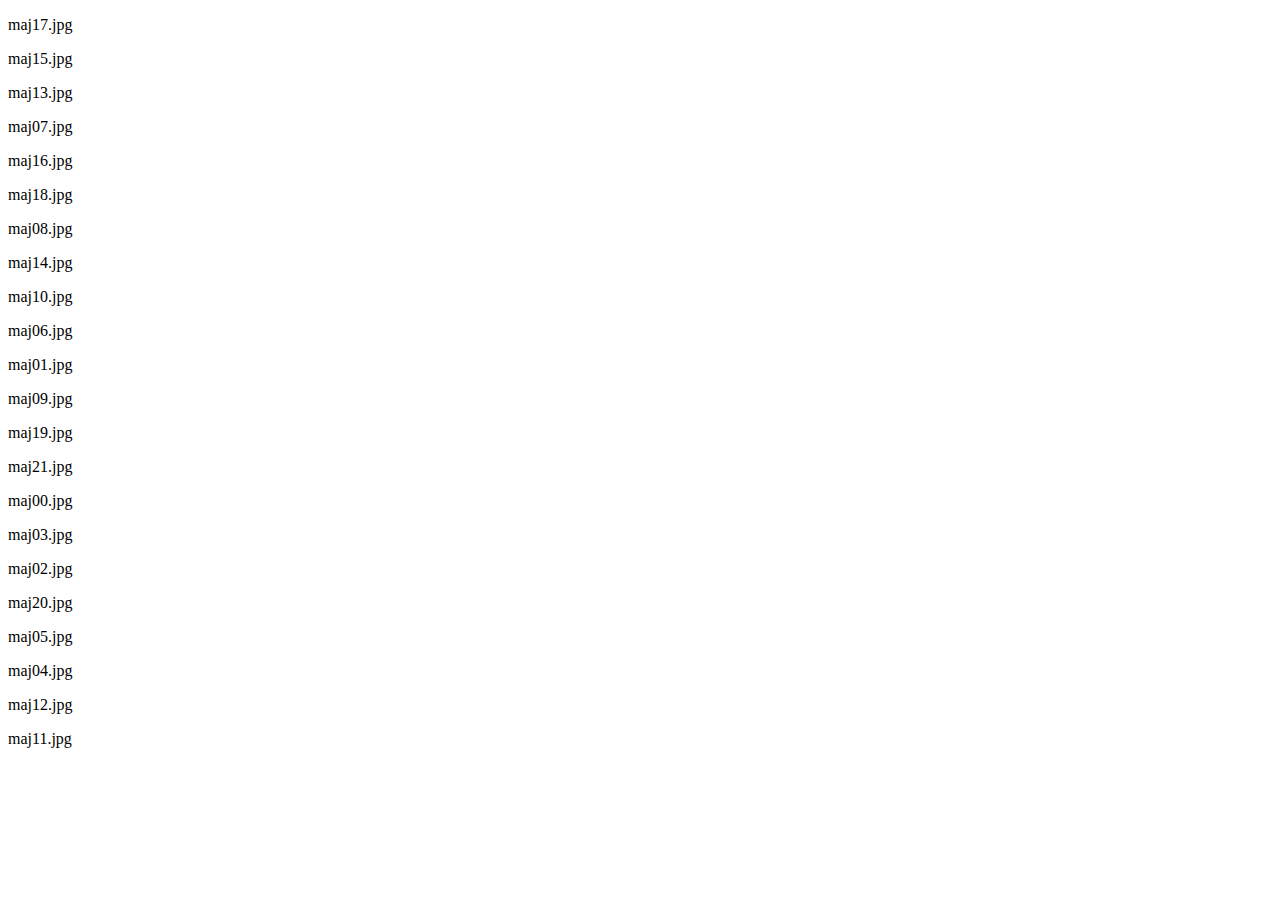
==== index.html @ 4046ffb2 "Initial commit" ====
<!DOCTYPE html>
<html lang="en">
<head>
    <meta charset="UTF-8">
    <title>Title</title>
    <style>
        /*div {*/
        /*    width: 100px;*/
        /*    height: 100px;*/
        /*    background-color: red;*/
        /*    animation-name: example;*/
        /*    animation-duration: 4s;*/
        /*}*/

        /*@keyframes example {*/
        /*    from {*/
        /*        background-color: red;*/
        /*    }*/
        /*    to {*/
        /*        background-color: yellow;*/
        /*    }*/
        /*}*/
    </style>
    <script src="test.js"></script>
    <script>

        function main() {
            let deck = document.getElementById("deck");
            let cards = getMajor();
            shuffle(cards)
            for (const card of cards) {
                let p = document.createElement("p");
                let text = document.createTextNode(card);
                p.appendChild(text);
                deck.appendChild(p);
            }
        }
        function shuffle(array) {
            for (let i = array.length - 1; i > 0; i--) {
                let j = Math.floor(Math.random() * (i + 1));
                [array[i], array[j]] = [array[j], array[i]];
            }
        }
    </script>
</head>
<body onload="main()">
<div id="deck"></div>
</body>
</html>
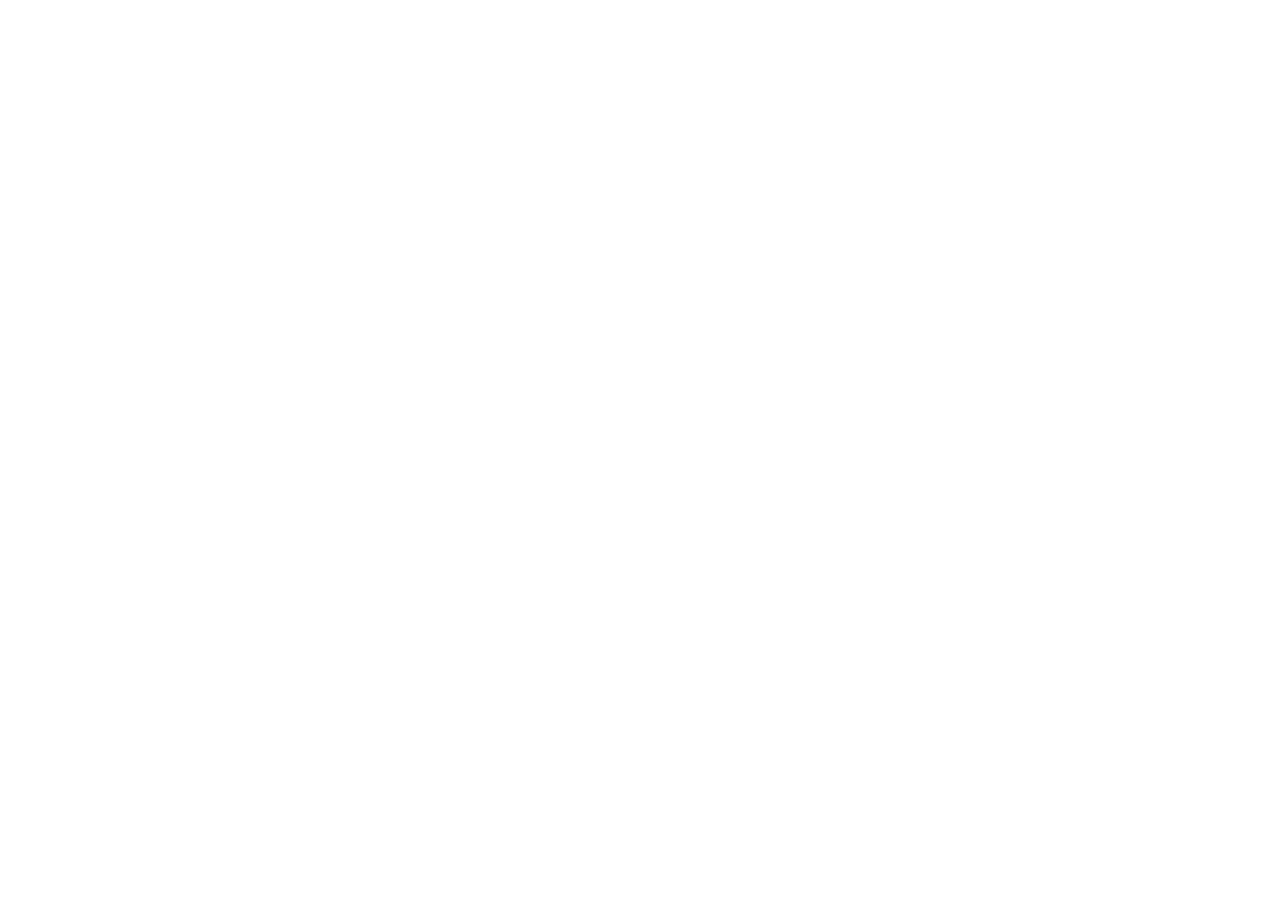
==== commit e69bd2ed: "Import cards, flip, shuffle. Add template." ====
--- a/index.html
+++ b/index.html
@@ -3,47 +3,38 @@
 <head>
     <meta charset="UTF-8">
     <title>Title</title>
-    <style>
-        /*div {*/
-        /*    width: 100px;*/
-        /*    height: 100px;*/
-        /*    background-color: red;*/
-        /*    animation-name: example;*/
-        /*    animation-duration: 4s;*/
-        /*}*/
-
-        /*@keyframes example {*/
-        /*    from {*/
-        /*        background-color: red;*/
-        /*    }*/
-        /*    to {*/
-        /*        background-color: yellow;*/
-        /*    }*/
-        /*}*/
-    </style>
-    <script src="test.js"></script>
+    <link rel="stylesheet" href="flip.css">
+    <script src="js/cards.js"></script>
+    <script src="js/flip.js"></script>
+    <script src="js/shuffle.js"></script>
     <script>
-
         function main() {
             let deck = document.getElementById("deck");
-            let cards = getMajor();
-            shuffle(cards)
+            let template = document.getElementById("card-template");
+            let front = template.content.querySelector("img");
+            let cards = getCards();
+            shuffle(cards);
             for (const card of cards) {
-                let p = document.createElement("p");
-                let text = document.createTextNode(card);
-                p.appendChild(text);
-                deck.appendChild(p);
-            }
-        }
-        function shuffle(array) {
-            for (let i = array.length - 1; i > 0; i--) {
-                let j = Math.floor(Math.random() * (i + 1));
-                [array[i], array[j]] = [array[j], array[i]];
+                front.src = "images/" + card + ".jpg";
+                let clone = document.importNode(template.content, true);
+                deck.appendChild(clone);
             }
         }
     </script>
 </head>
 <body onload="main()">
 <div id="deck"></div>
+<template id="card-template">
+    <div class="flip-card" onclick="flip(this)">
+        <div class="flip-card-inner">
+            <div class="flip-card-back">
+                <img src="images/maj00.jpg" alt="card front" style="width:350px;height:600px;">
+            </div>
+            <div class="flip-card-front">
+                <img src="images/Luna-Sol-back.jpg" alt="card back" style="width:350px;height:600px;">
+            </div>
+        </div>
+    </div>
+</template>
 </body>
 </html>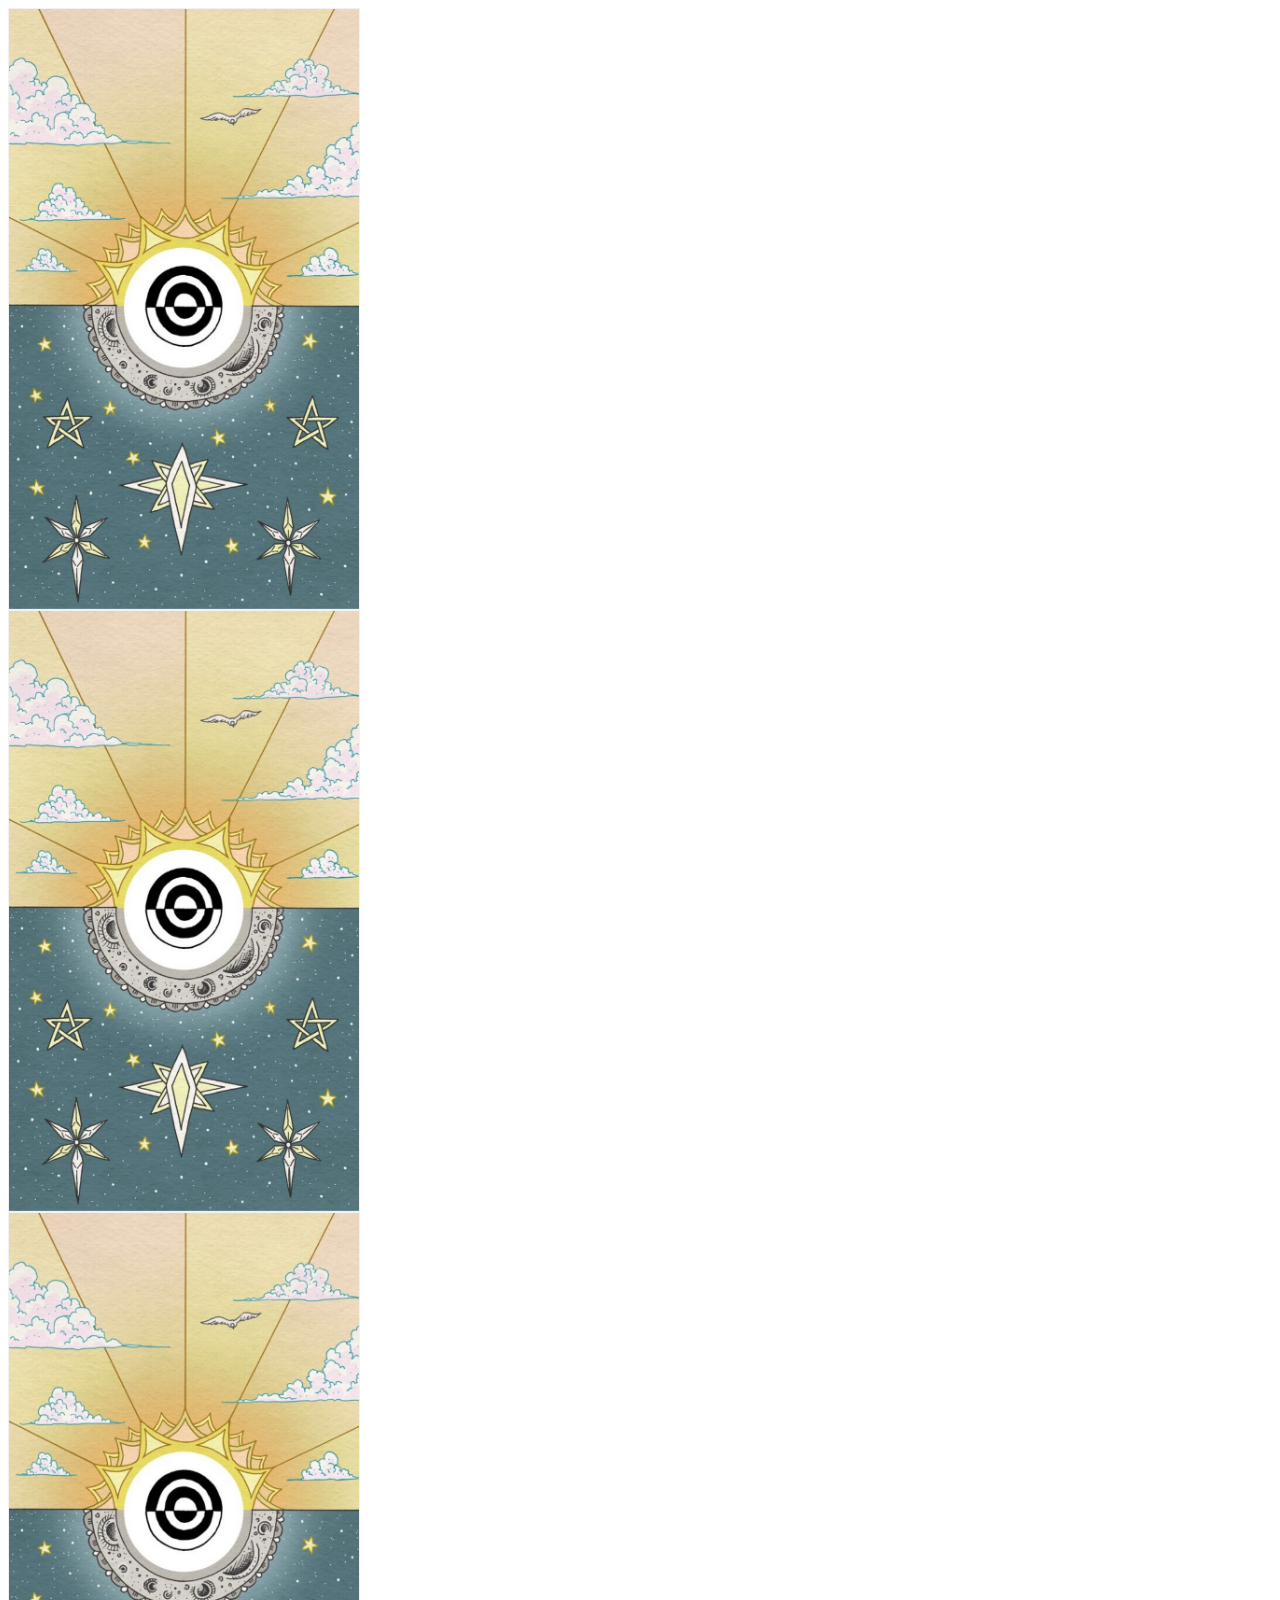
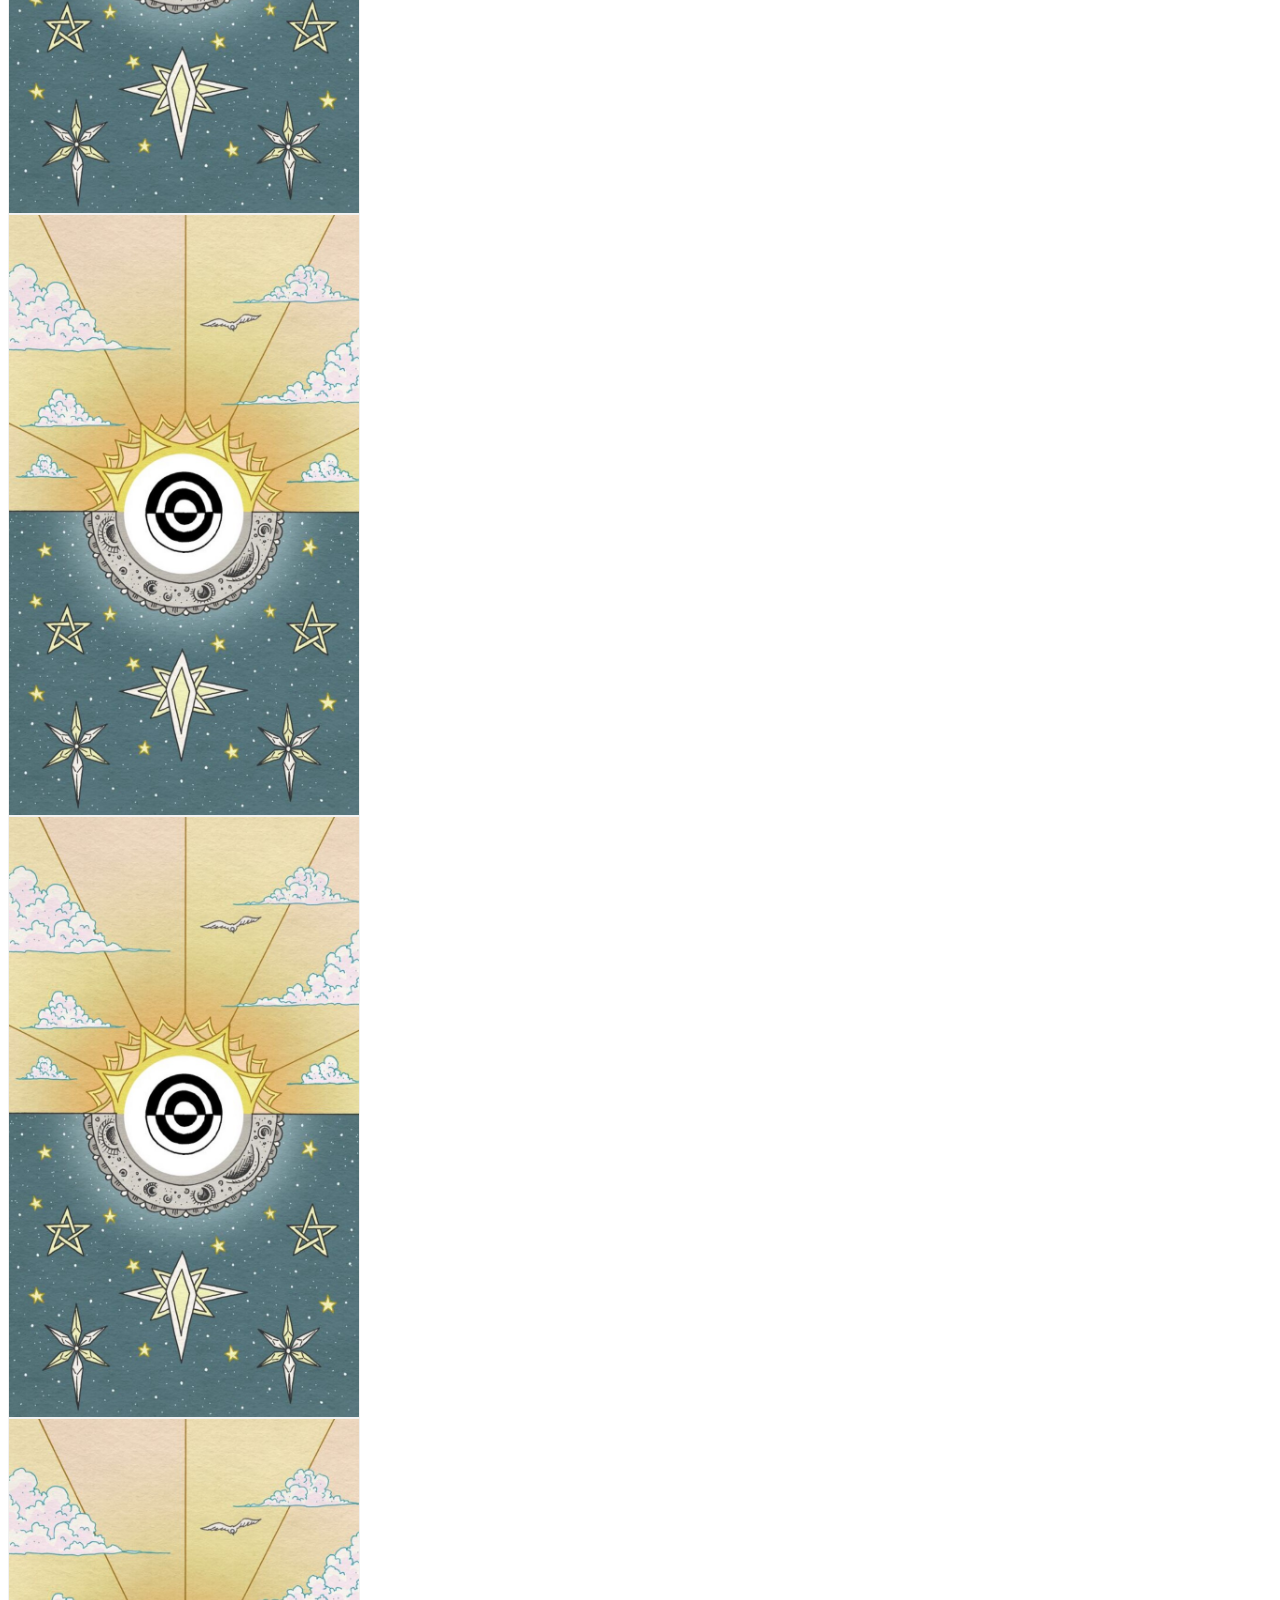
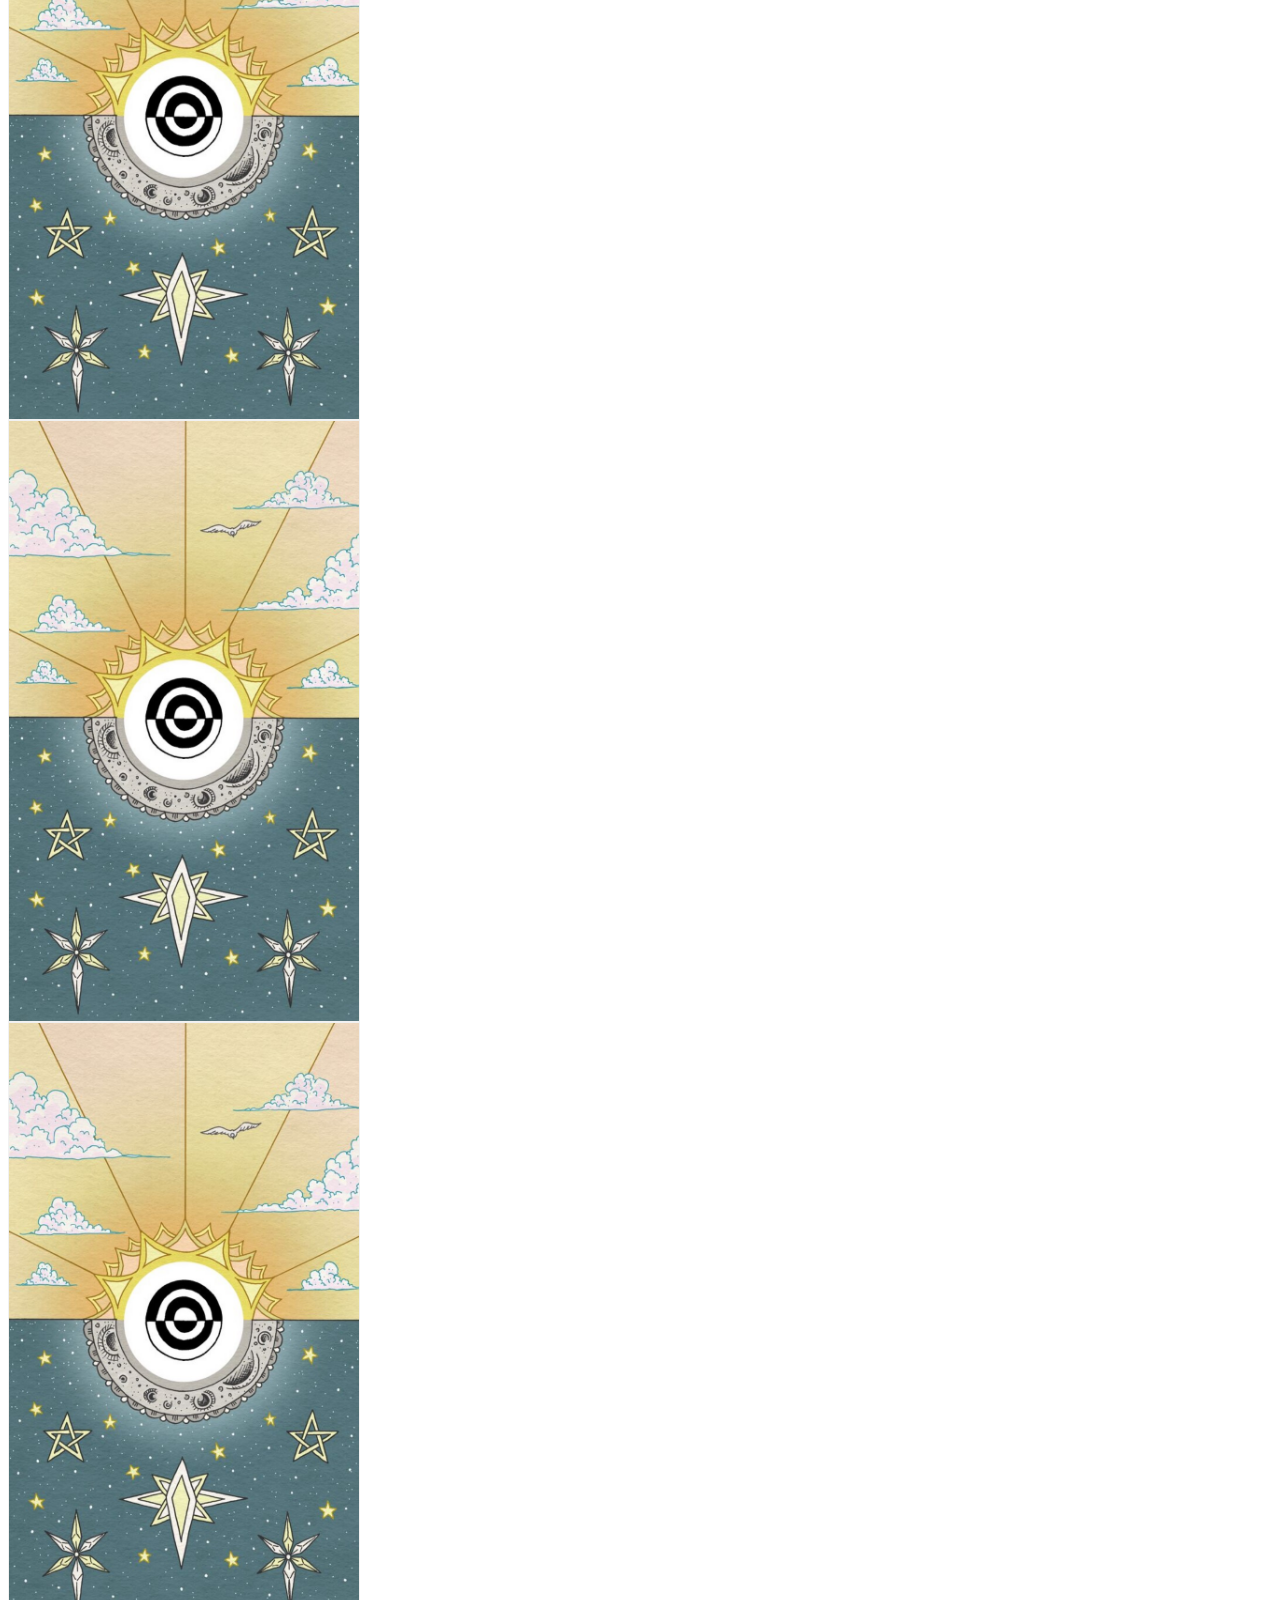
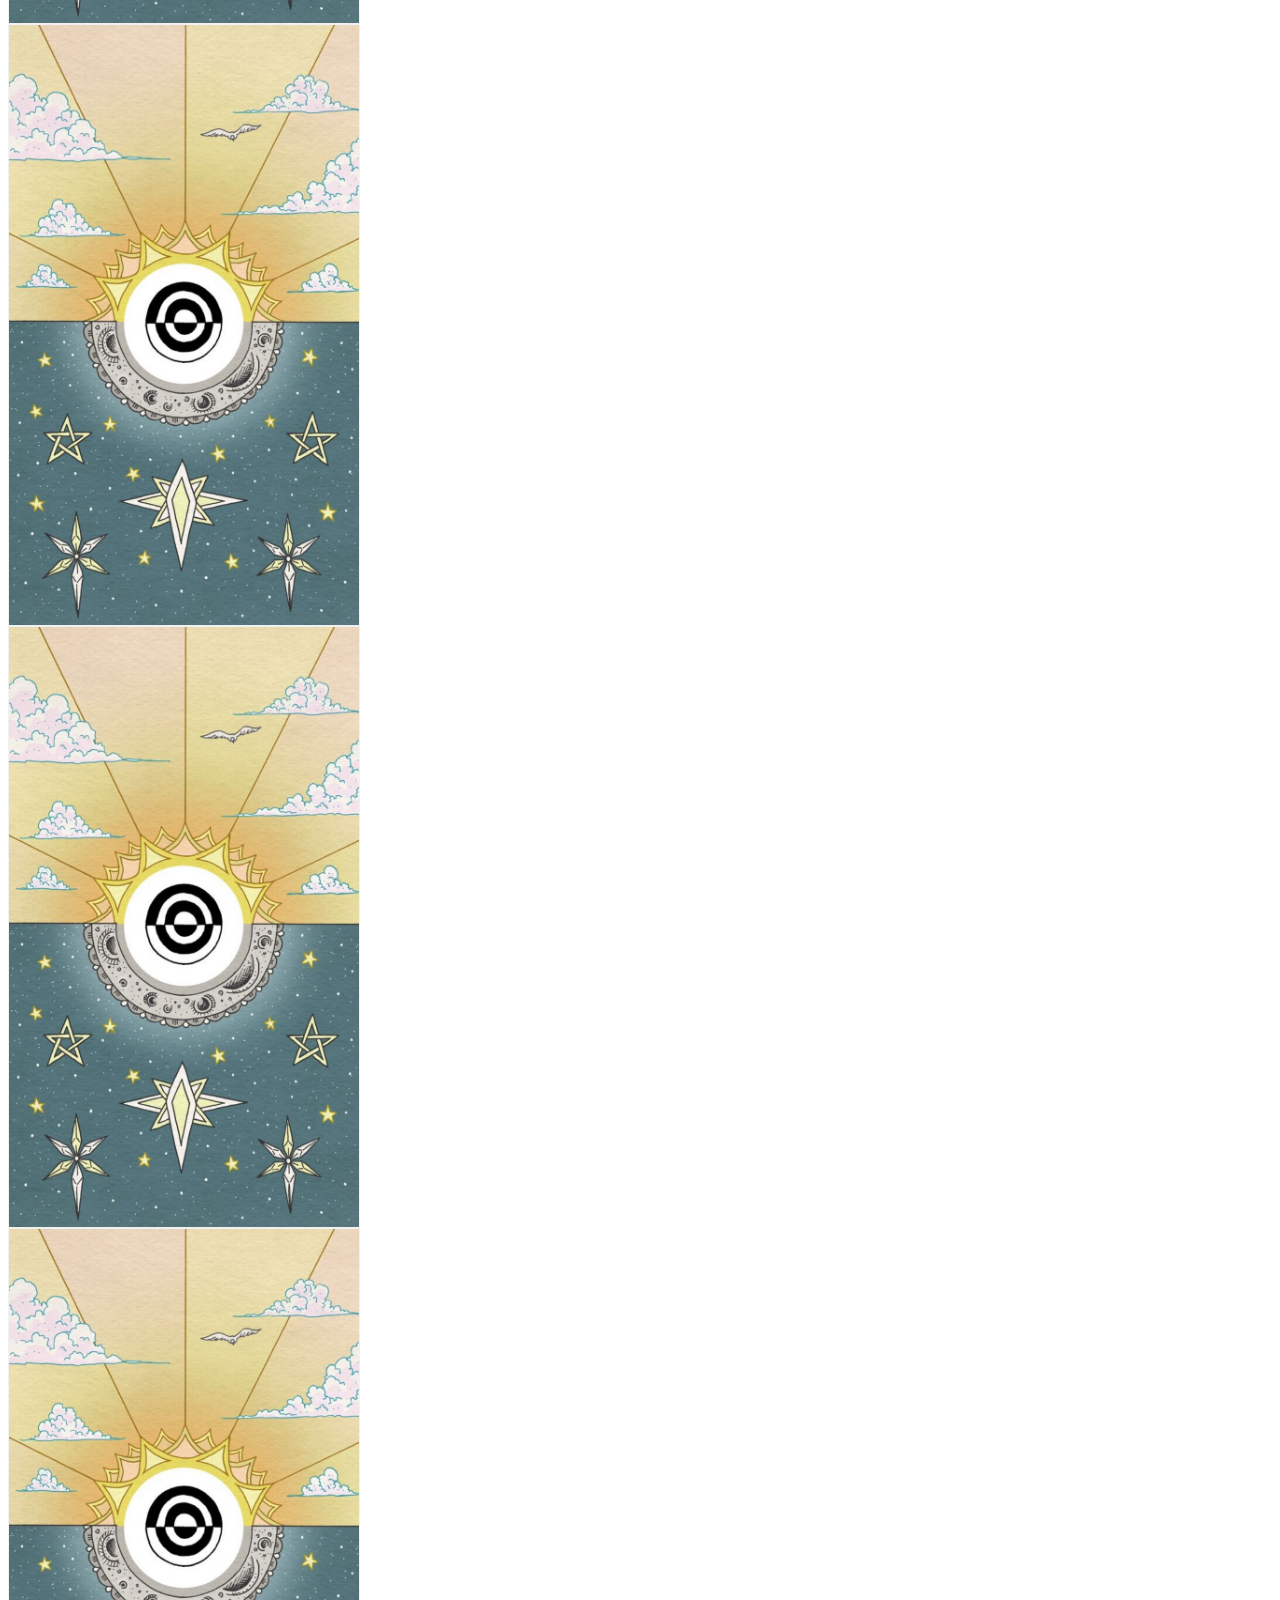
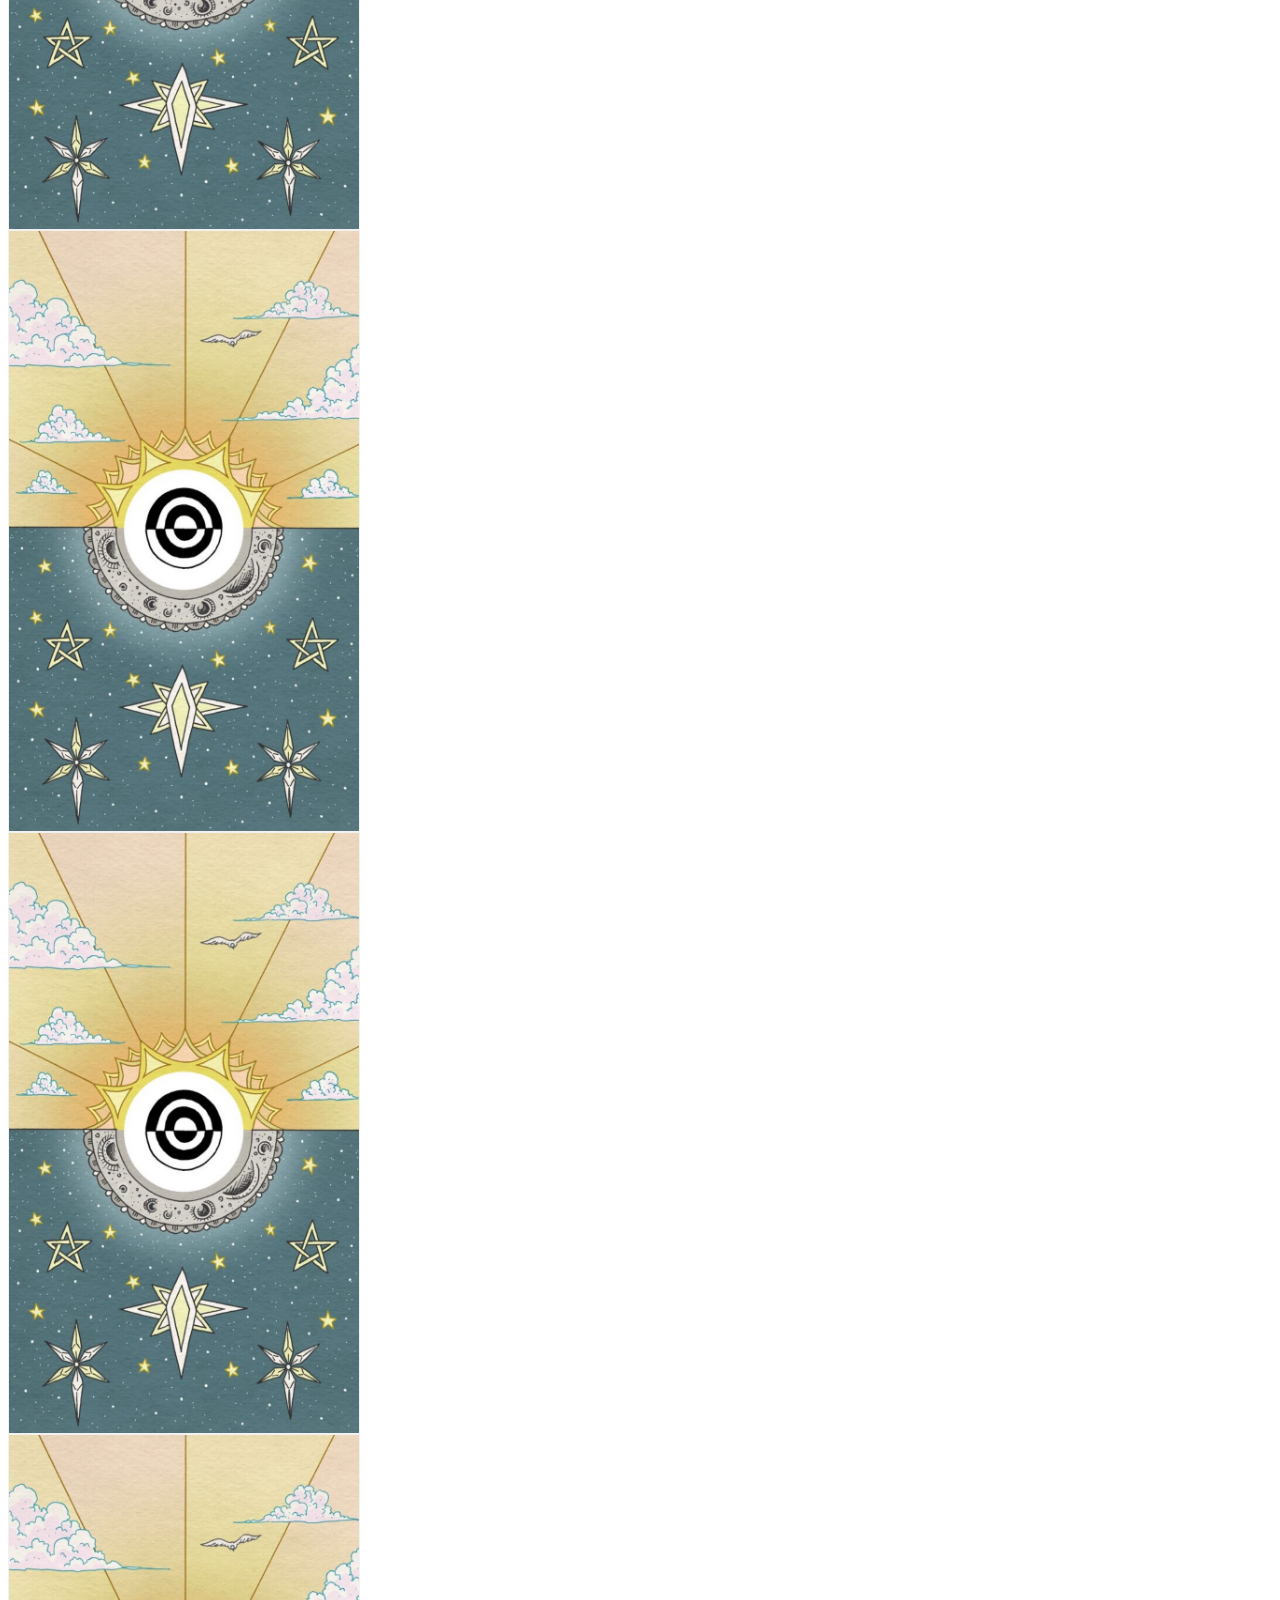
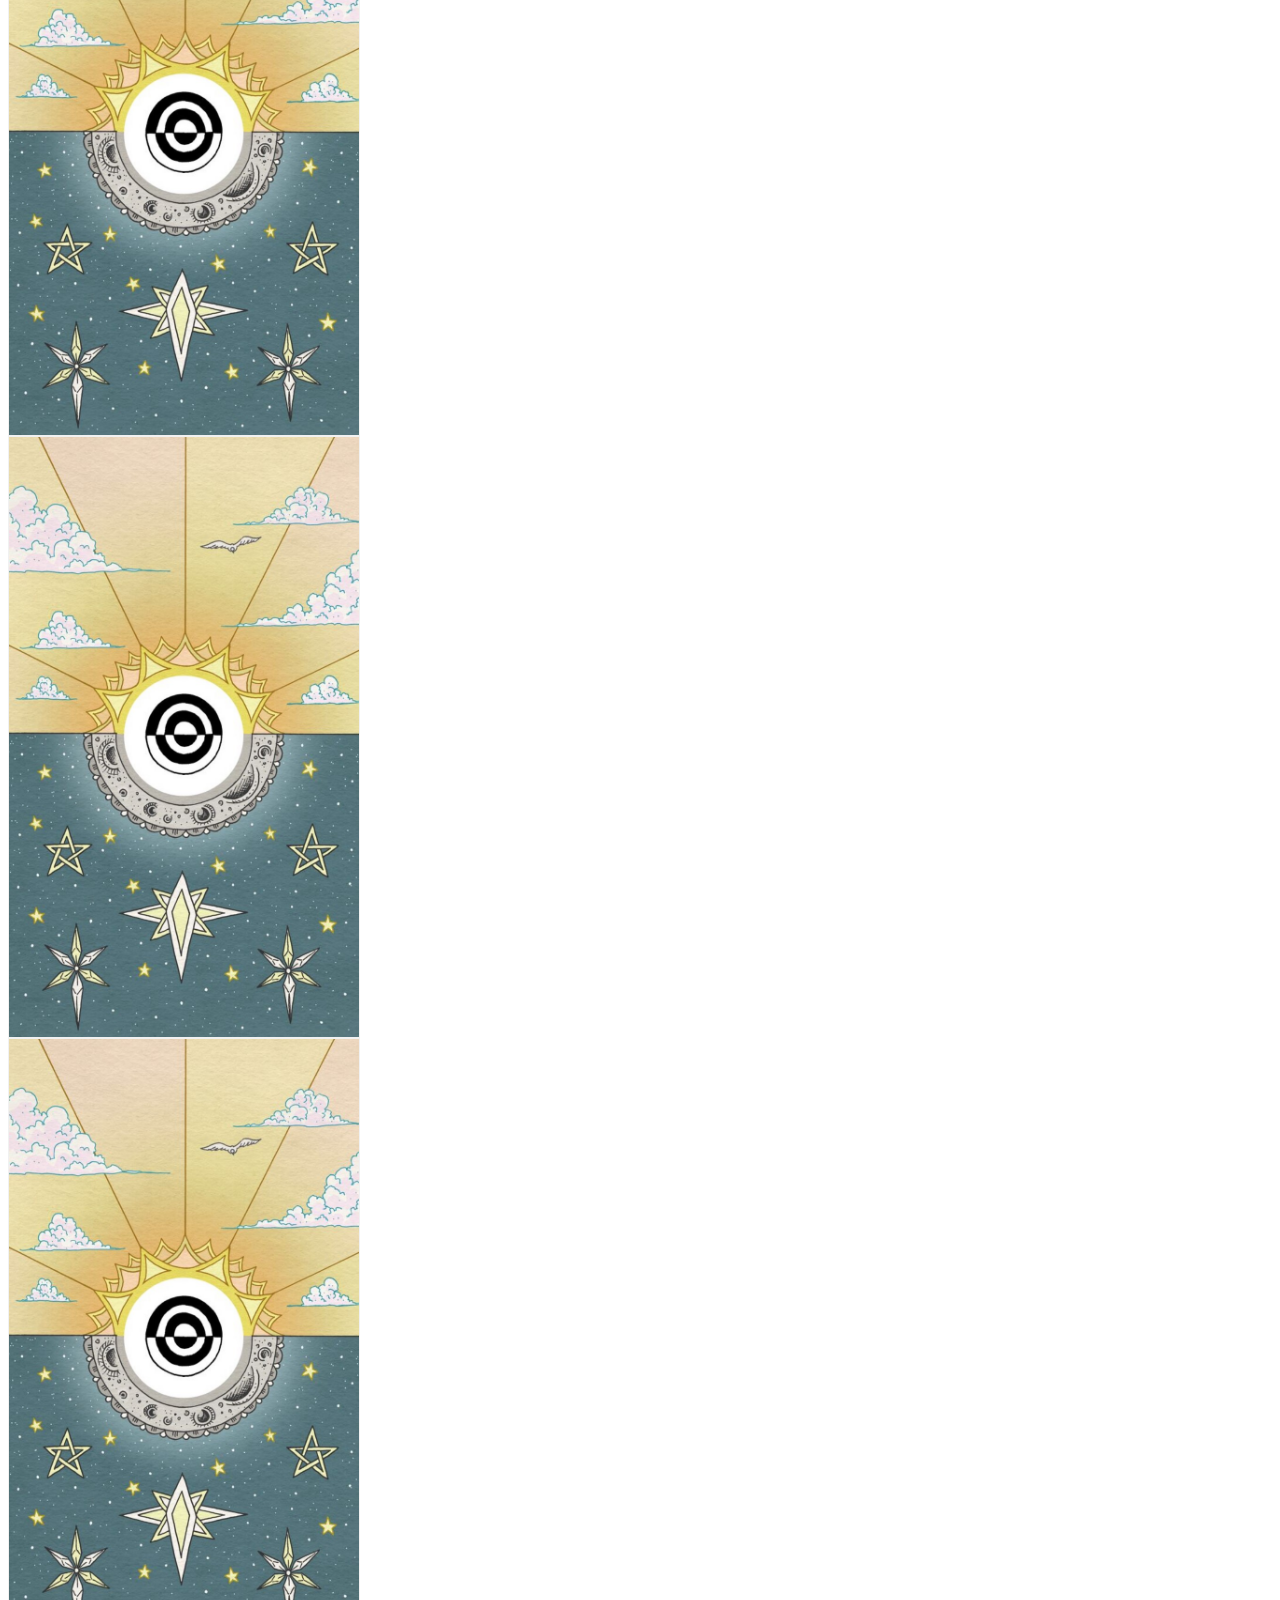
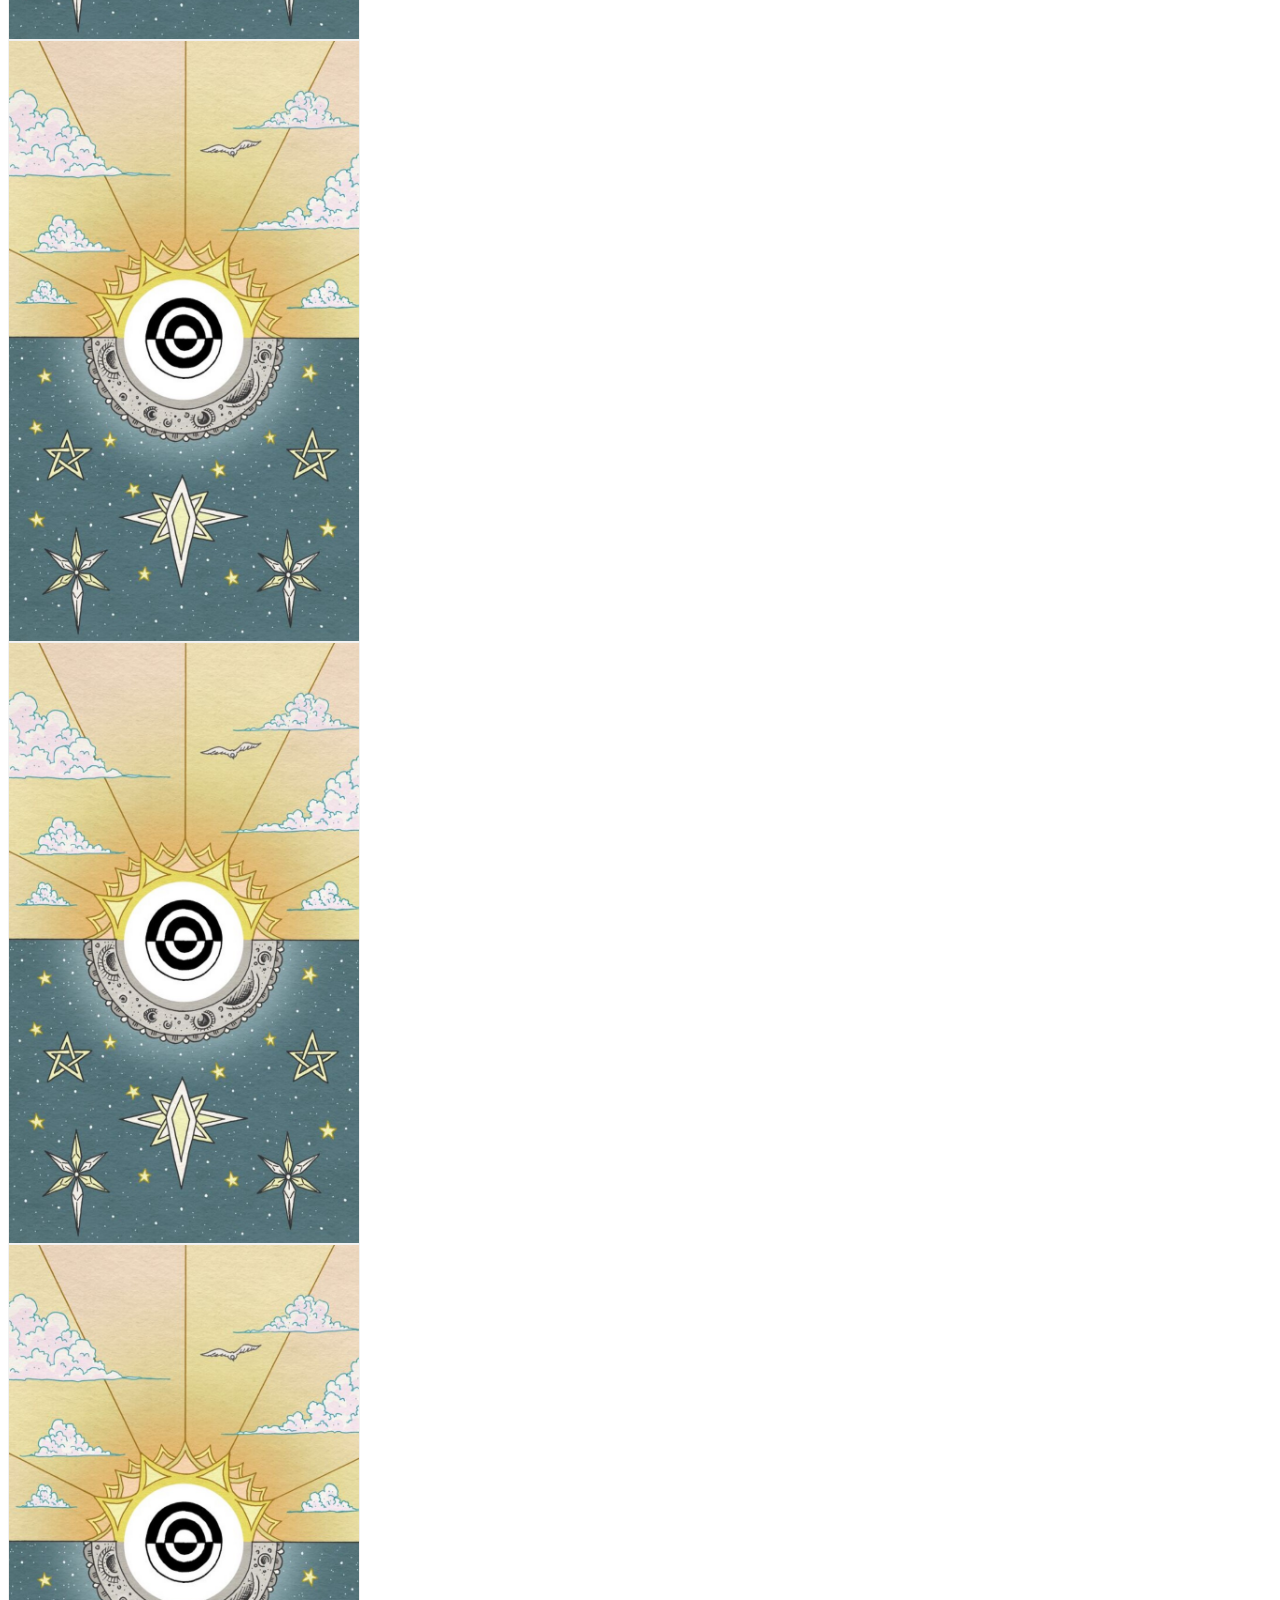
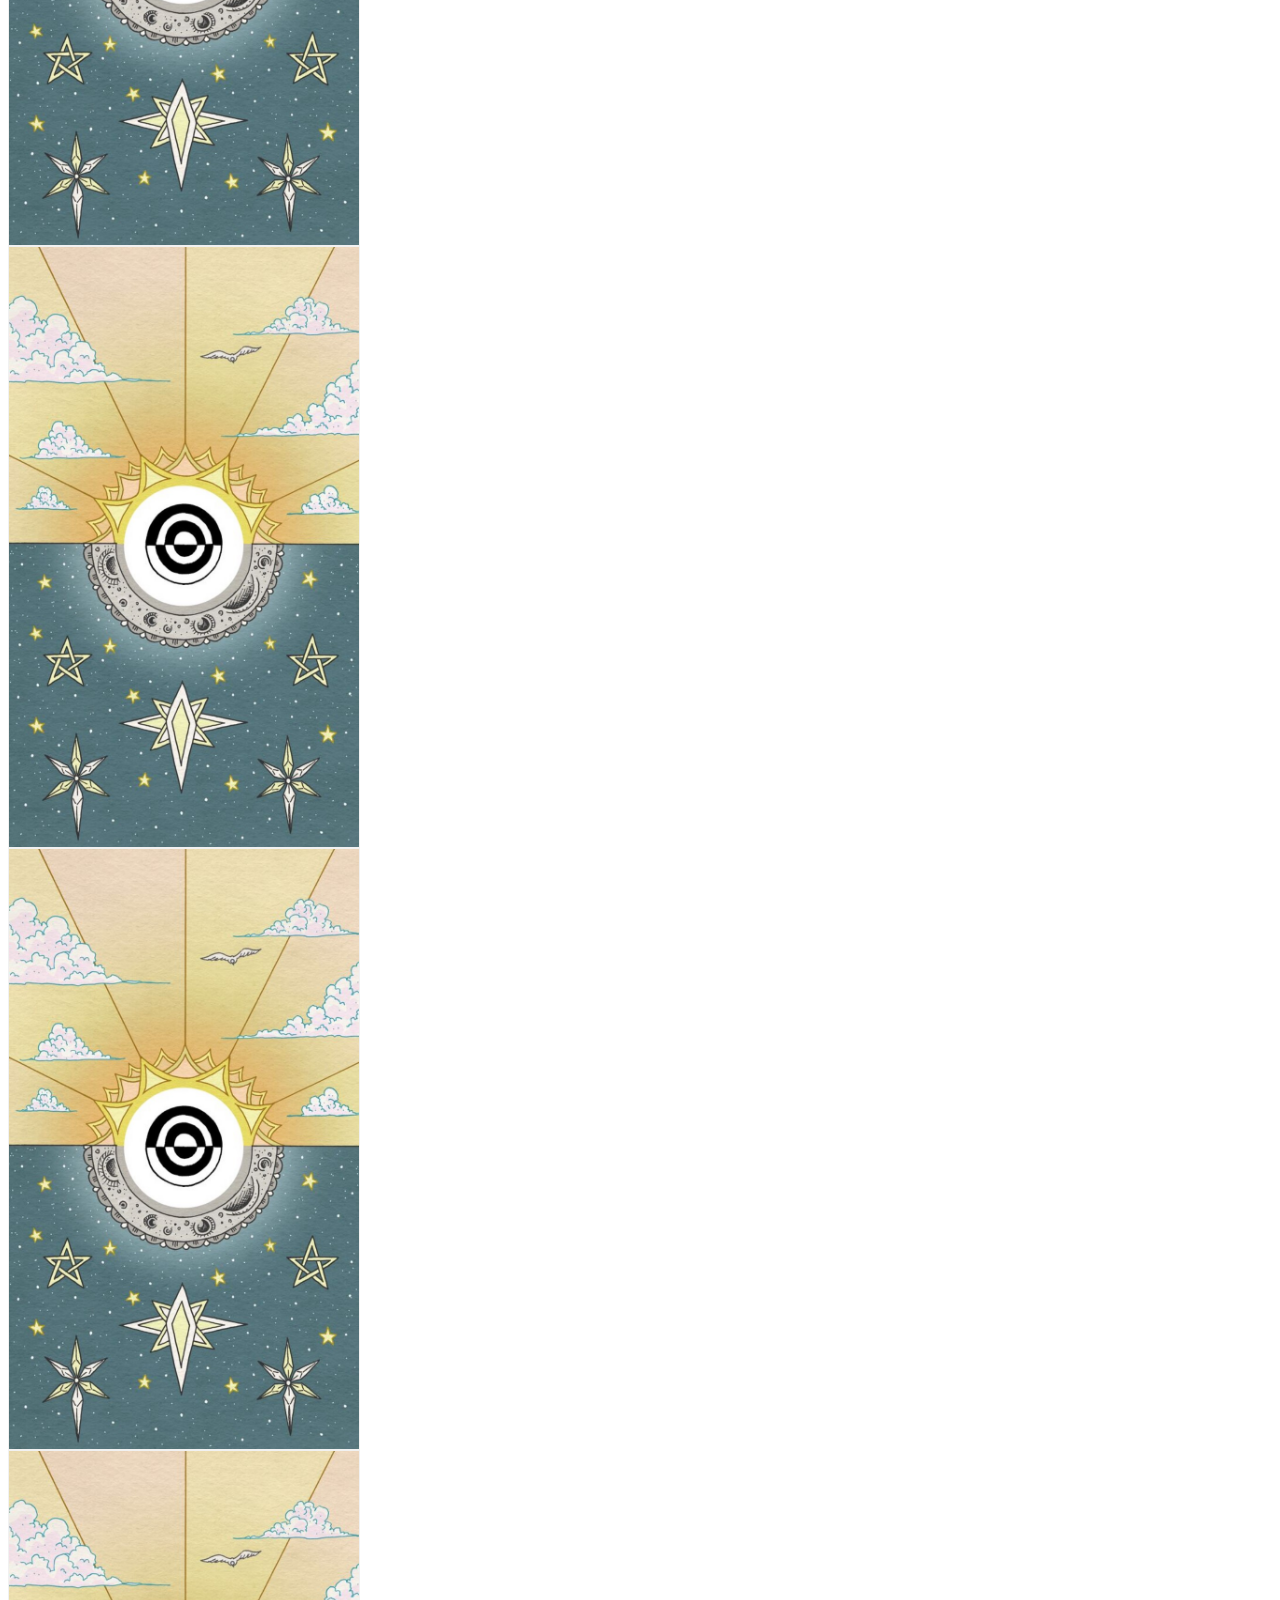
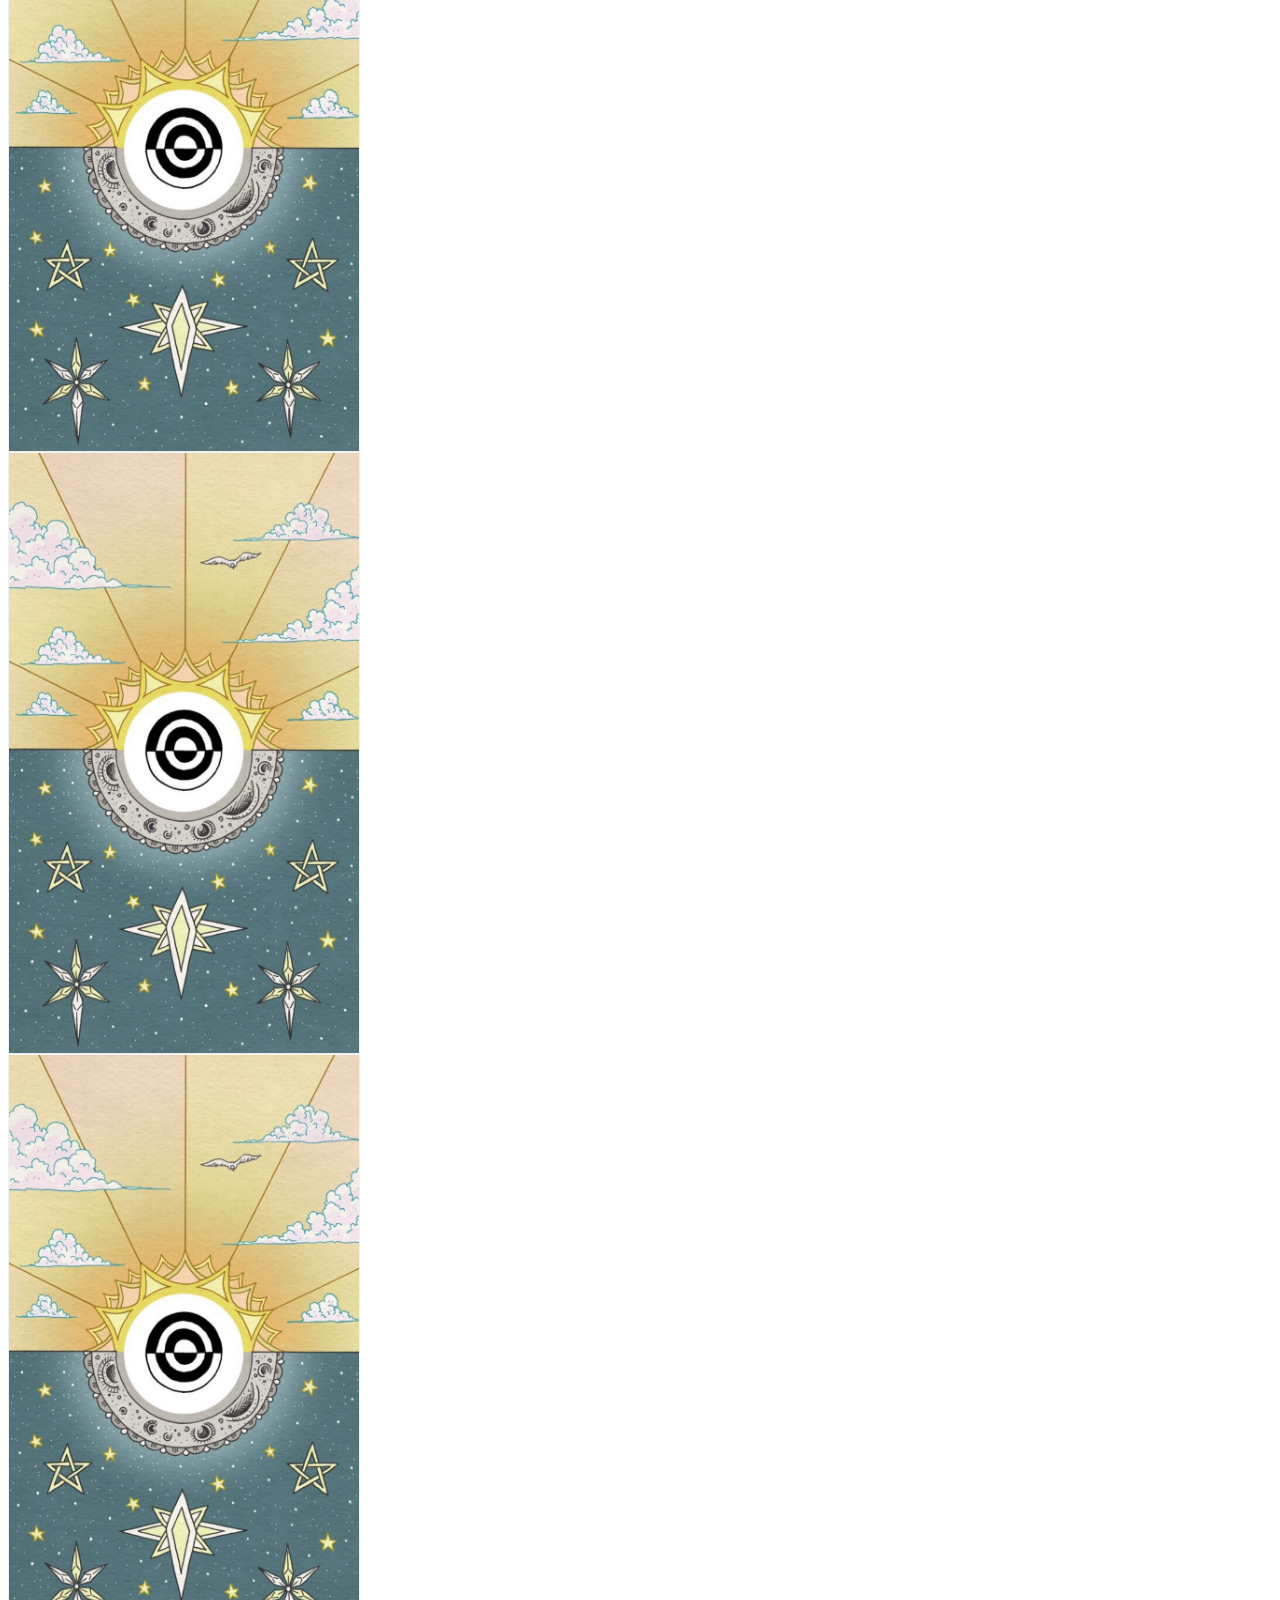
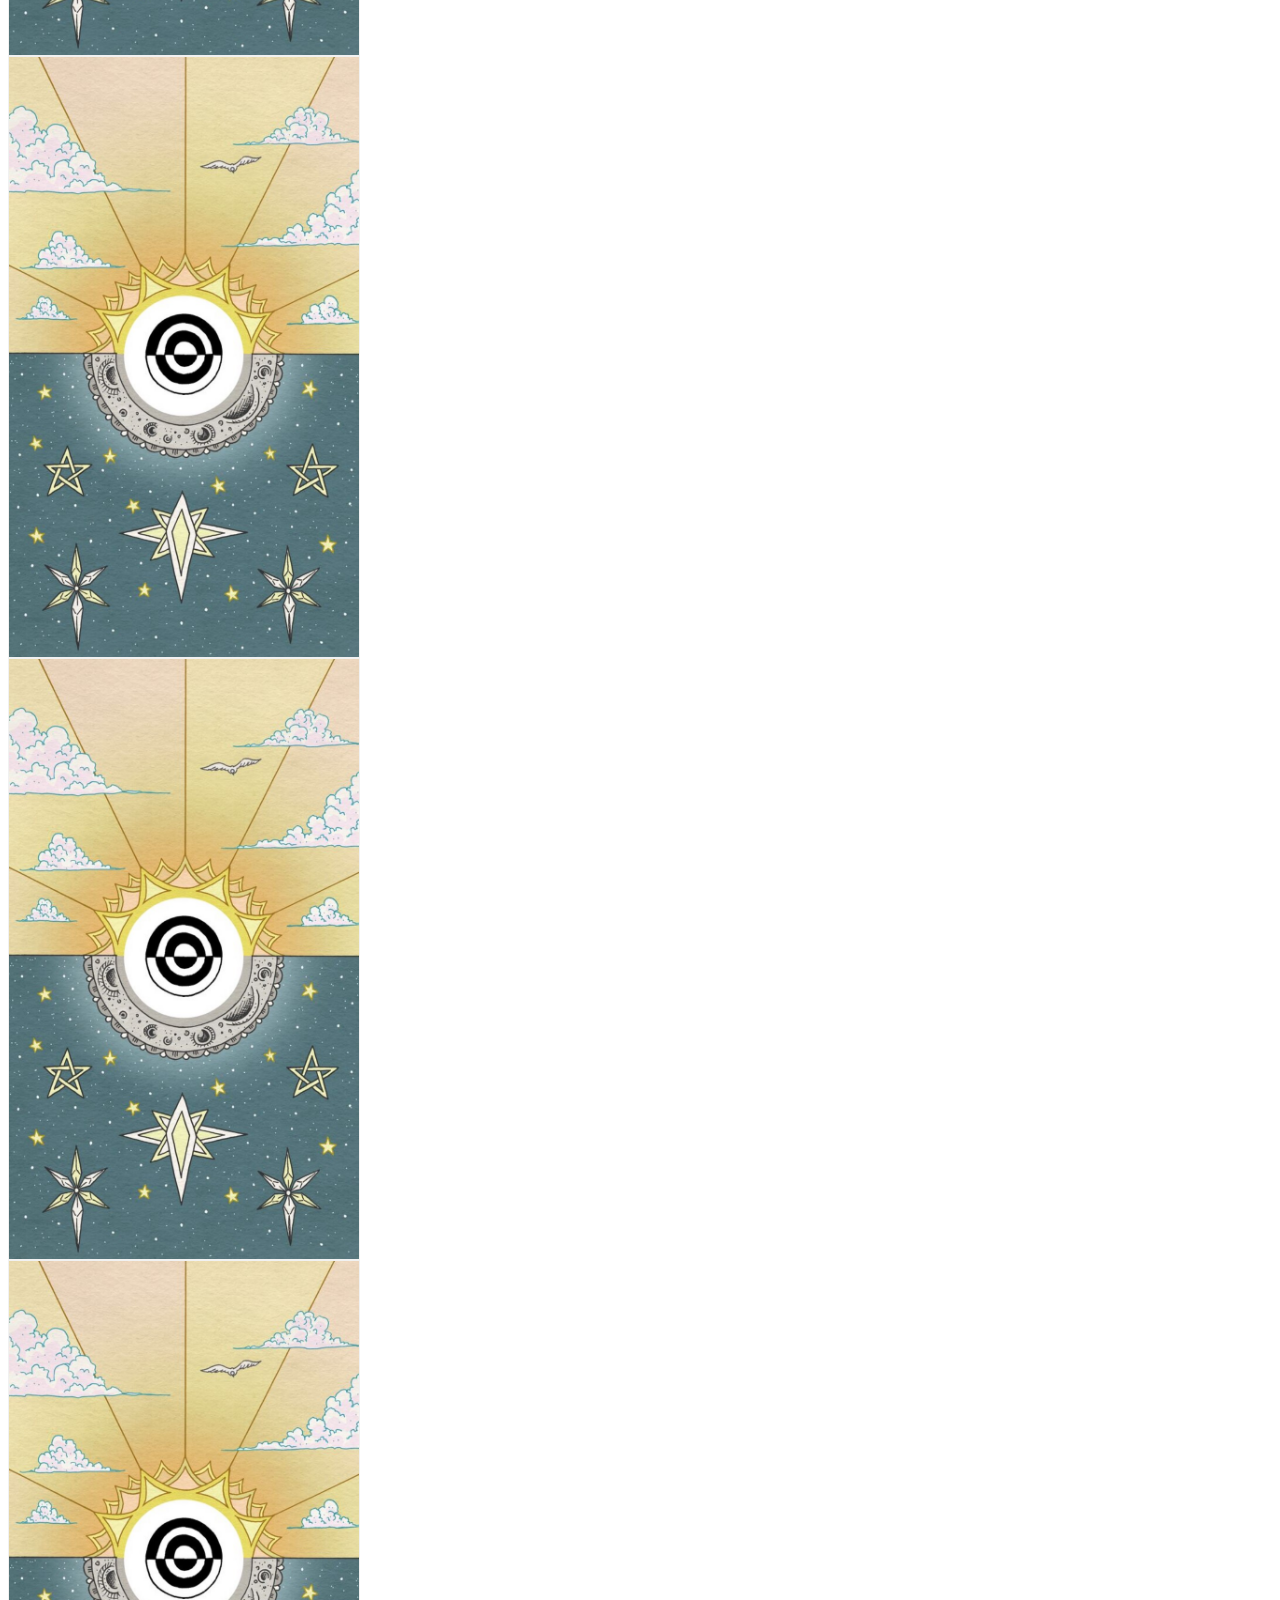
==== commit 0ad03989: "Change title to scsa3's Tarot Deck" ====
--- a/index.html
+++ b/index.html
@@ -2,7 +2,7 @@
 <html lang="en">
 <head>
     <meta charset="UTF-8">
-    <title>Title</title>
+    <title>scsa3's Tarot Deck</title>
     <link rel="stylesheet" href="flip.css">
     <script src="js/cards.js"></script>
     <script src="js/flip.js"></script>
--- a/flip.css
+++ b/flip.css
@@ -0,0 +1,40 @@
+/* The flip card container - set the width and height to whatever you want. We have added the border property to demonstrate that the flip itself goes out of the box on hover (remove perspective if you don't want the 3D effect */
+.flip-card {
+    background-color: transparent;
+    width: 350px;
+    height: 600px;
+    border: 1px solid #f1f1f1;
+    perspective: 1000px; /* Remove this if you don't want the 3D effect */
+}
+
+/* This container is needed to position the front and back side */
+.flip-card-inner {
+    position: relative;
+    width: 100%;
+    height: 100%;
+    text-align: center;
+    transition: transform 0.8s;
+    transform-style: preserve-3d;
+}
+
+/* Position the front and back side */
+.flip-card-front, .flip-card-back {
+    position: absolute;
+    width: 100%;
+    height: 100%;
+    -webkit-backface-visibility: hidden; /* Safari */
+    backface-visibility: hidden;
+}
+
+/* Style the front side (fallback if image is missing) */
+.flip-card-front {
+    background-color: #bbb;
+    color: black;
+}
+
+/* Style the back side */
+.flip-card-back {
+    background-color: dodgerblue;
+    color: white;
+    transform: rotateY(180deg);
+}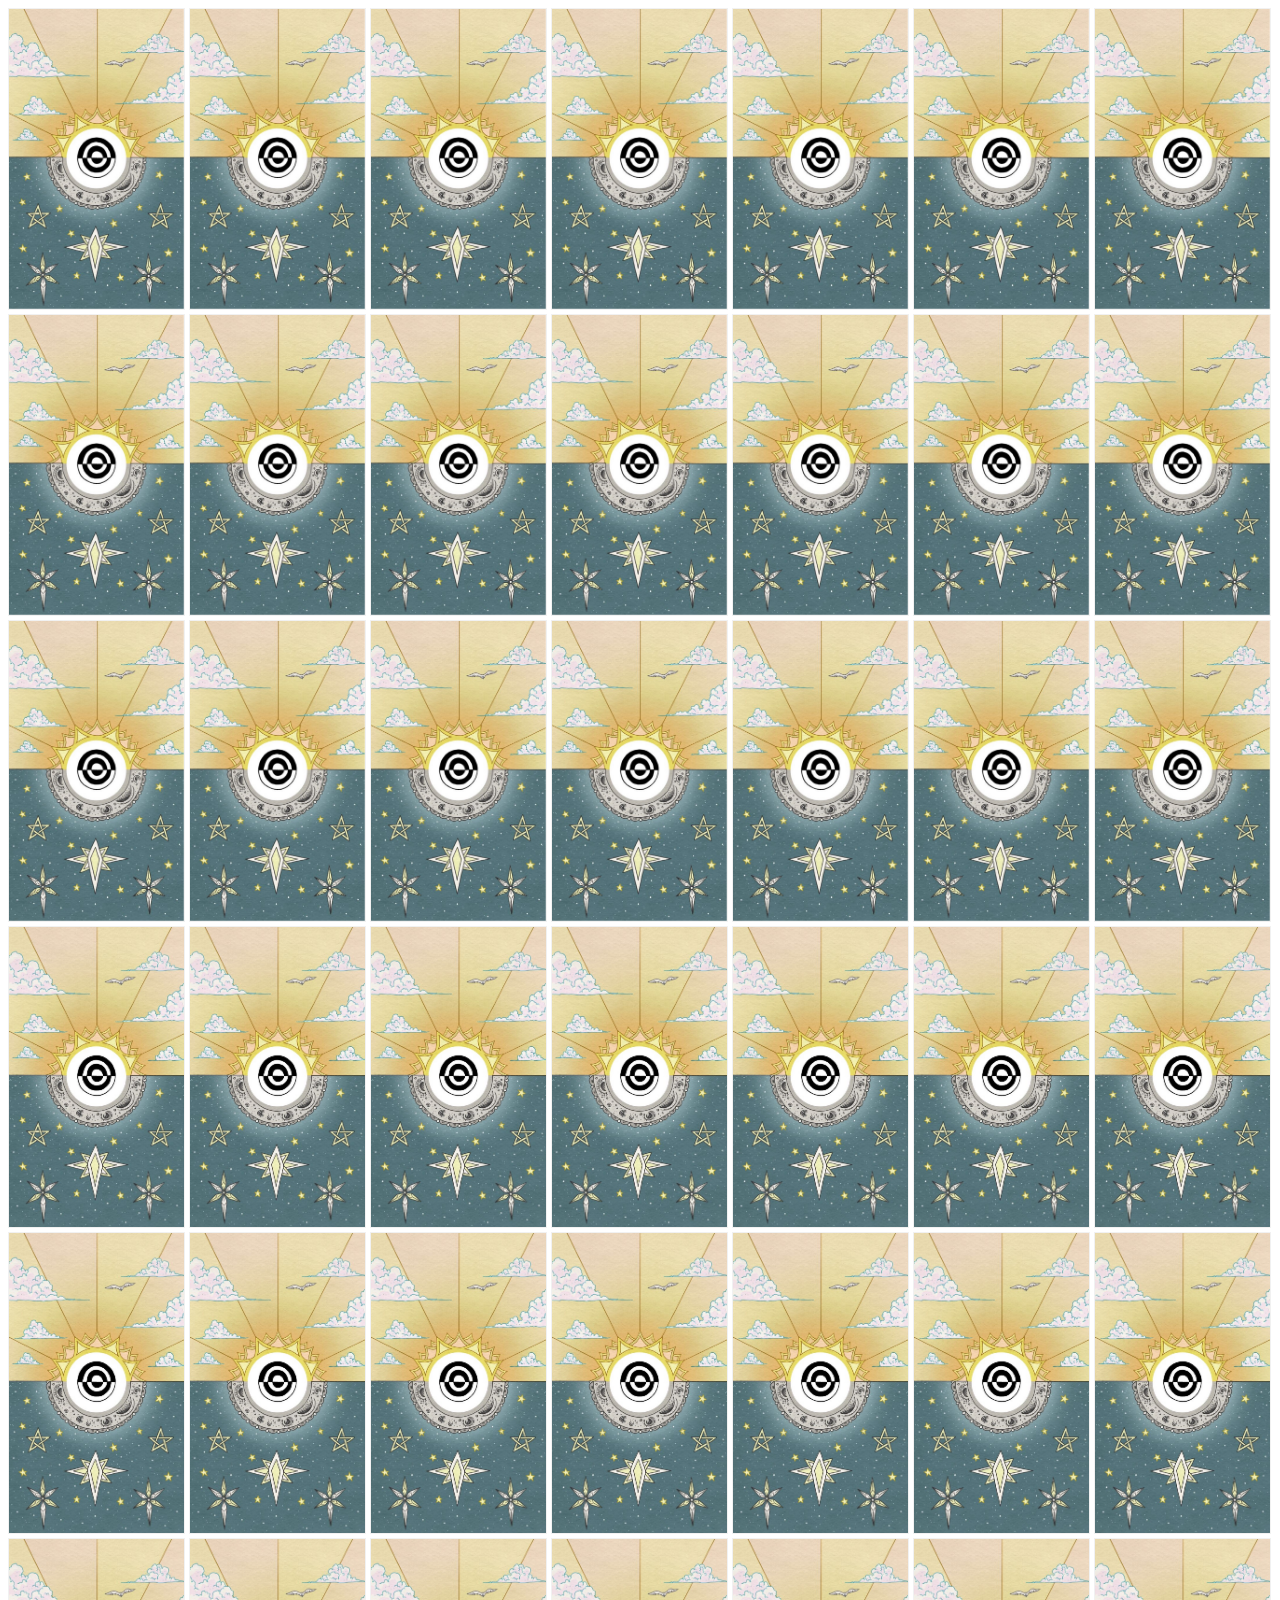
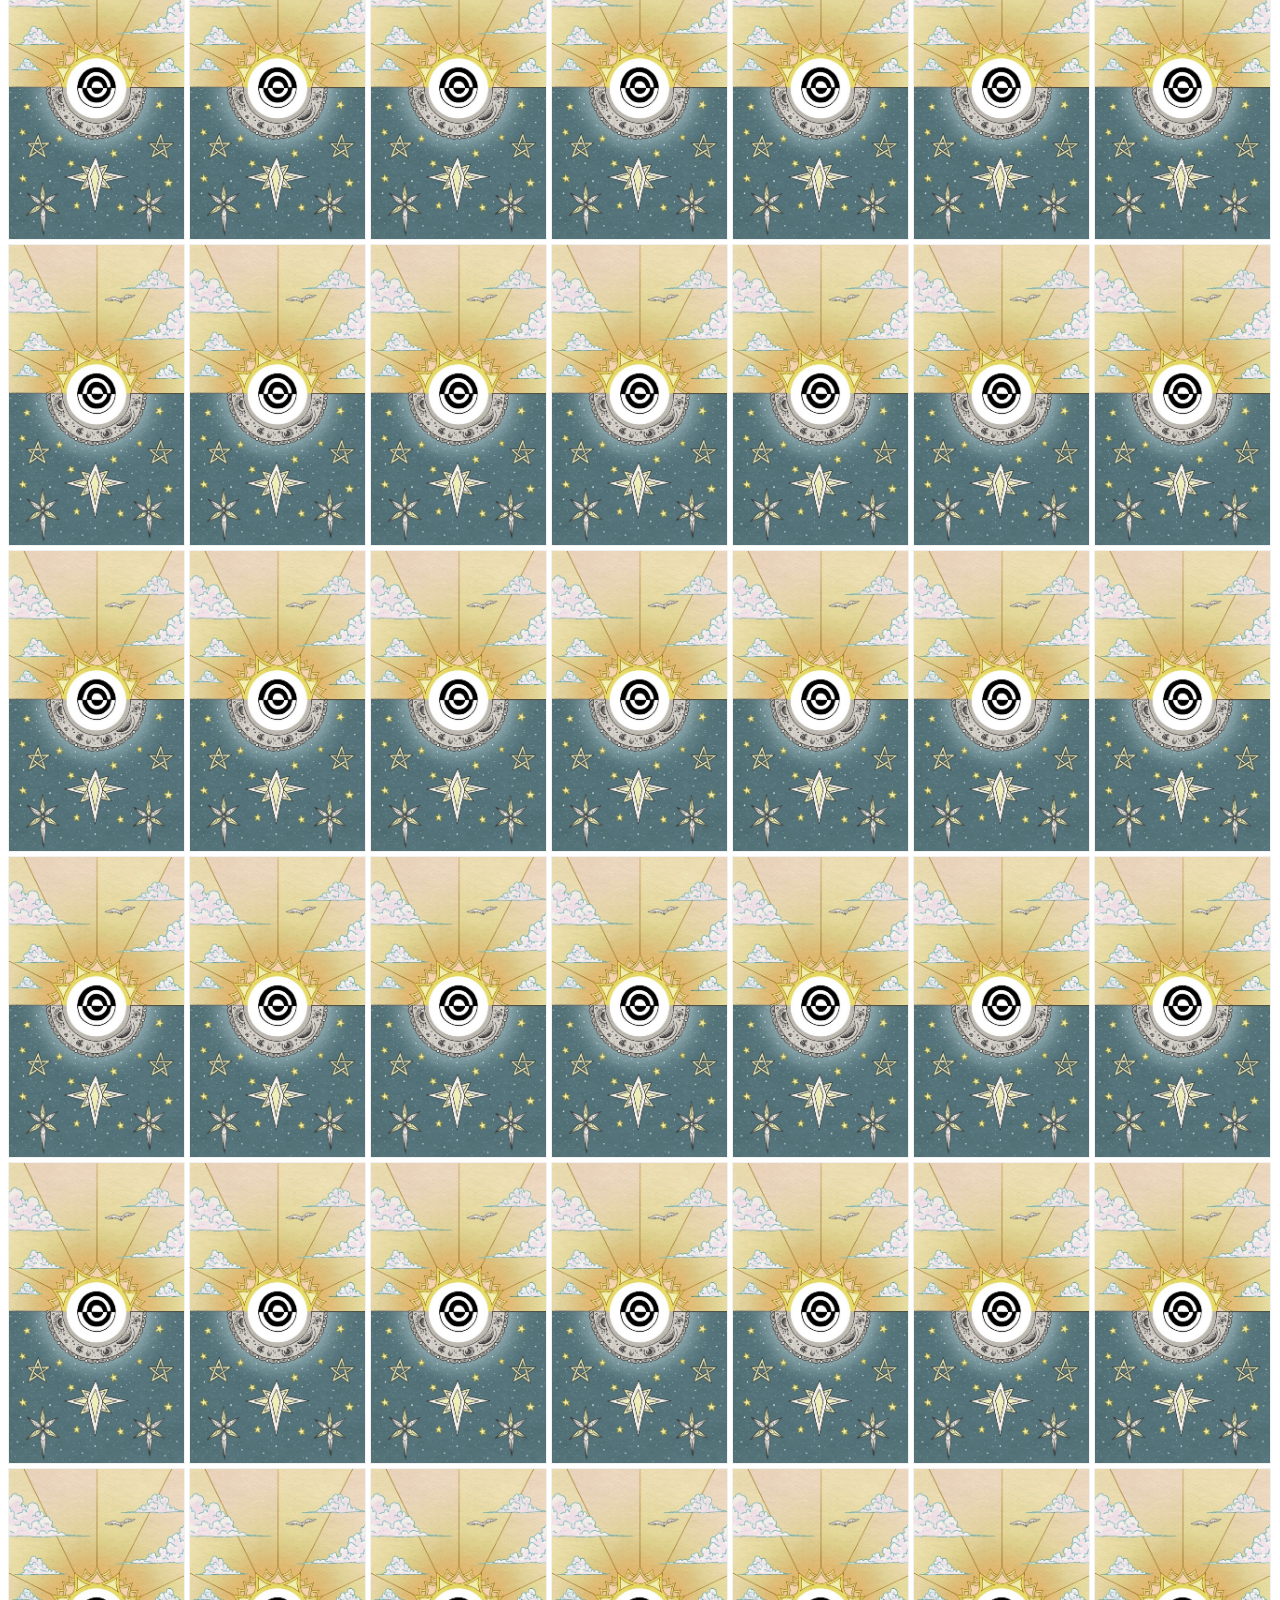
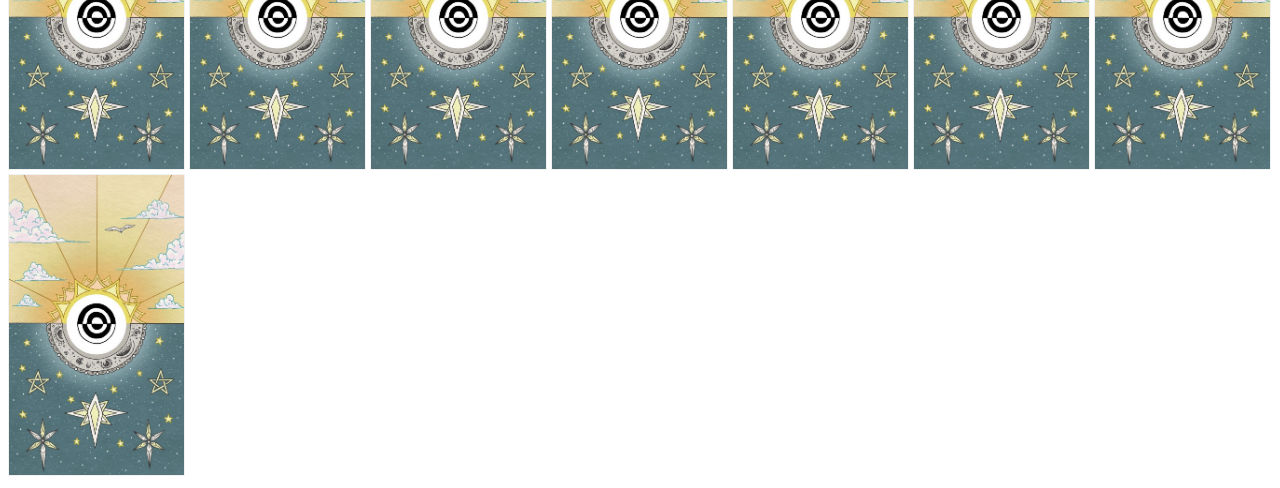
==== commit 97c97316: "Reformat main function. Remove style in card html." ====
--- a/index.html
+++ b/index.html
@@ -9,11 +9,13 @@
     <script src="js/shuffle.js"></script>
     <script>
         function main() {
+            let cards = getCards();
+            shuffle(cards);
+
             let deck = document.getElementById("deck");
             let template = document.getElementById("card-template");
             let front = template.content.querySelector("img");
-            let cards = getCards();
-            shuffle(cards);
+
             for (const card of cards) {
                 front.src = "images/" + card + ".jpg";
                 let clone = document.importNode(template.content, true);
@@ -28,10 +30,10 @@
     <div class="flip-card" onclick="flip(this)">
         <div class="flip-card-inner">
             <div class="flip-card-back">
-                <img src="images/maj00.jpg" alt="card front" style="width:350px;height:600px;">
+                <img src="images/maj00.jpg" alt="card front">
             </div>
             <div class="flip-card-front">
-                <img src="images/Luna-Sol-back.jpg" alt="card back" style="width:350px;height:600px;">
+                <img src="images/Luna-Sol-back.jpg" alt="card back">
             </div>
         </div>
     </div>
--- a/flip.css
+++ b/flip.css
@@ -1,10 +1,22 @@
+:root {
+    /*--card-width: 350px;*/
+    /*--card-height: 600px;*/
+    --card-width: 175px;
+    --card-height: 300px;
+}
+
+img {
+    width: var(--card-width);
+    height: var(--card-height);
+}
 /* The flip card container - set the width and height to whatever you want. We have added the border property to demonstrate that the flip itself goes out of the box on hover (remove perspective if you don't want the 3D effect */
 .flip-card {
     background-color: transparent;
-    width: 350px;
-    height: 600px;
+    width: var(--card-width);
+    height: var(--card-height);
     border: 1px solid #f1f1f1;
     perspective: 1000px; /* Remove this if you don't want the 3D effect */
+    display: inline-block
 }
 
 /* This container is needed to position the front and back side */
@@ -22,7 +34,6 @@
     position: absolute;
     width: 100%;
     height: 100%;
-    -webkit-backface-visibility: hidden; /* Safari */
     backface-visibility: hidden;
 }
 
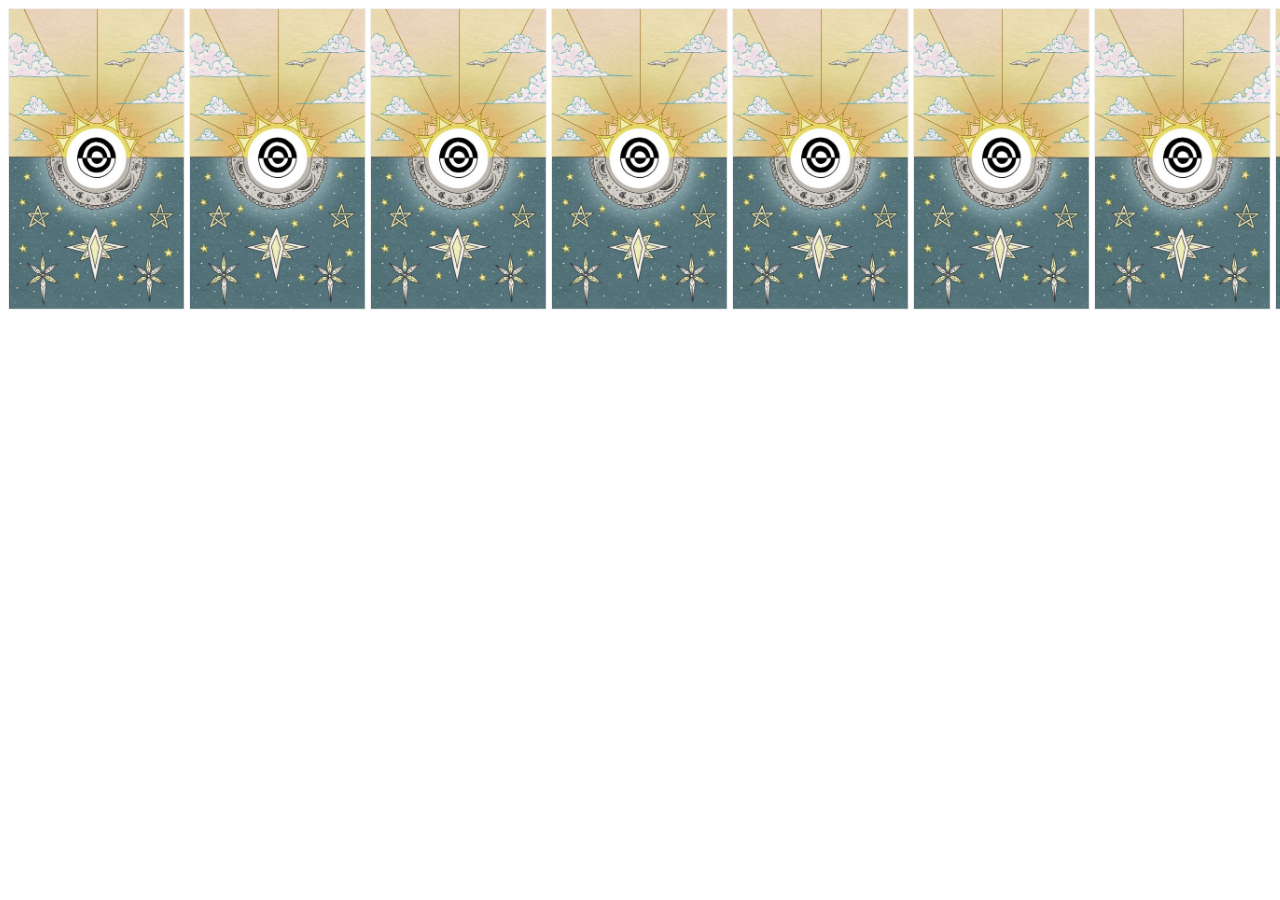
==== commit 97eb966a: "Init main.css" ====
--- a/index.html
+++ b/index.html
@@ -3,7 +3,8 @@
 <head>
     <meta charset="UTF-8">
     <title>scsa3's Tarot Deck</title>
-    <link rel="stylesheet" href="flip.css">
+    <link rel="stylesheet" href="css/main.css">
+    <link rel="stylesheet" href="css/flip.css">
     <script src="js/cards.js"></script>
     <script src="js/flip.js"></script>
     <script src="js/shuffle.js"></script>
--- a/css/main.css
+++ b/css/main.css
@@ -0,0 +1,4 @@
+/* Horizontal scroll*/
+#deck {
+    white-space: nowrap;
+}
--- a/css/flip.css
+++ b/css/flip.css
@@ -0,0 +1,51 @@
+:root {
+    /*--card-width: 350px;*/
+    /*--card-height: 600px;*/
+    --card-width: 175px;
+    --card-height: 300px;
+}
+
+img {
+    width: var(--card-width);
+    height: var(--card-height);
+}
+/* The flip card container - set the width and height to whatever you want. We have added the border property to demonstrate that the flip itself goes out of the box on hover (remove perspective if you don't want the 3D effect */
+.flip-card {
+    background-color: transparent;
+    width: var(--card-width);
+    height: var(--card-height);
+    border: 1px solid #f1f1f1;
+    perspective: 1000px; /* Remove this if you don't want the 3D effect */
+    display: inline-block
+}
+
+/* This container is needed to position the front and back side */
+.flip-card-inner {
+    position: relative;
+    width: 100%;
+    height: 100%;
+    text-align: center;
+    transition: transform 0.8s;
+    transform-style: preserve-3d;
+}
+
+/* Position the front and back side */
+.flip-card-front, .flip-card-back {
+    position: absolute;
+    width: 100%;
+    height: 100%;
+    backface-visibility: hidden;
+}
+
+/* Style the front side (fallback if image is missing) */
+.flip-card-front {
+    background-color: #bbb;
+    color: black;
+}
+
+/* Style the back side */
+.flip-card-back {
+    background-color: dodgerblue;
+    color: white;
+    transform: rotateY(180deg);
+}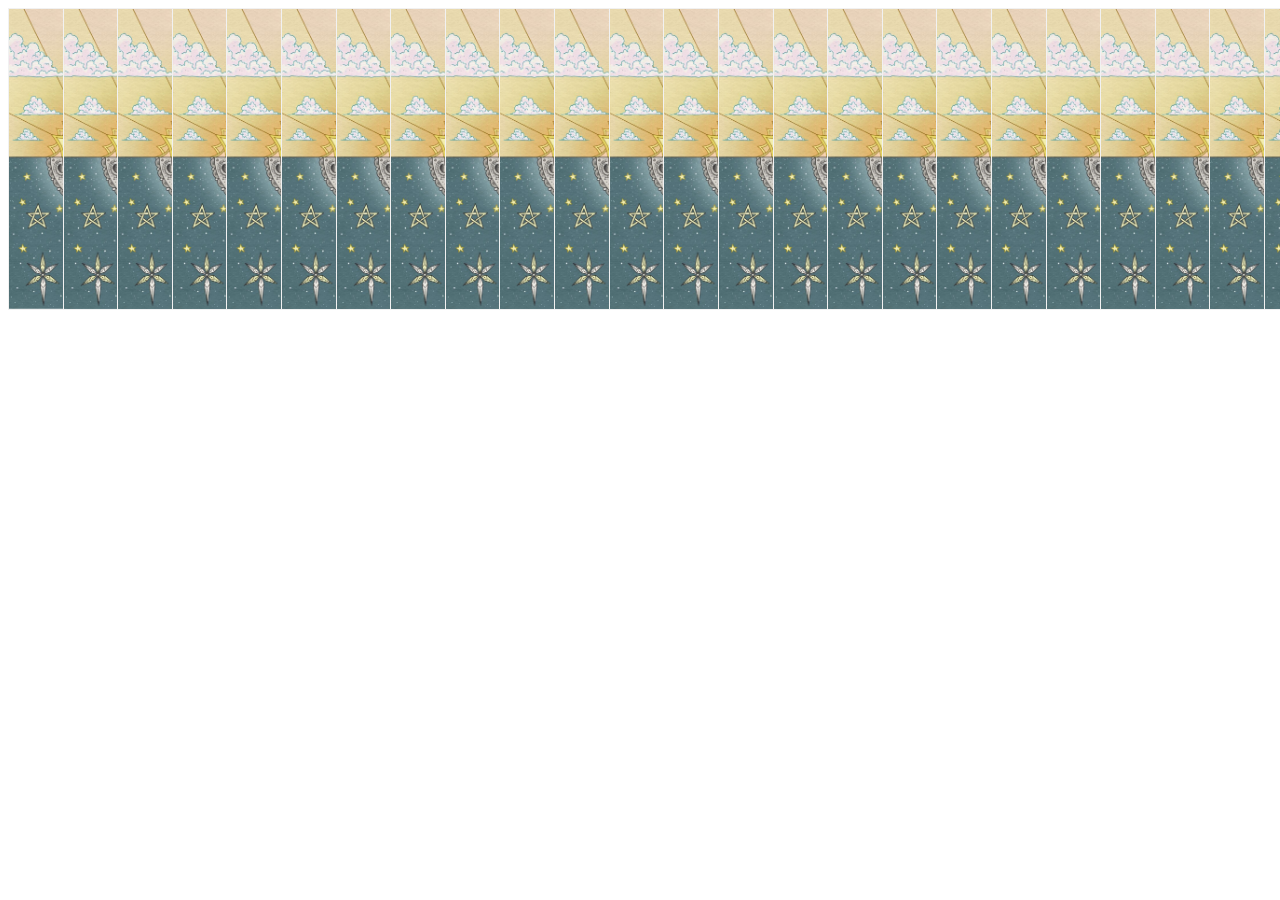
==== commit 51fceaa4: "Naming better." ====
--- a/index.html
+++ b/index.html
@@ -28,12 +28,12 @@
 <body onload="main()">
 <div id="deck"></div>
 <template id="card-template">
-    <div class="flip-card" onclick="flip(this)">
-        <div class="flip-card-inner">
-            <div class="flip-card-back">
+    <div class="card" onclick="flip(this)">
+        <div class="content">
+            <div class="front">
                 <img src="images/maj00.jpg" alt="card front">
             </div>
-            <div class="flip-card-front">
+            <div class="back">
                 <img src="images/Luna-Sol-back.jpg" alt="card back">
             </div>
         </div>
--- a/css/main.css
+++ b/css/main.css
@@ -2,3 +2,15 @@
 #deck {
     white-space: nowrap;
 }
+
+/* Overlap */
+.card {
+    margin-right: -10%;
+}
+
+/* Hover card */
+.card:hover {
+    transition: 0.8s;
+    transform: translateY(25%);
+    box-shadow: 0 8px 16px 0 rgba(0, 0, 0, 0.2);
+}--- a/css/flip.css
+++ b/css/flip.css
@@ -10,7 +10,7 @@
     height: var(--card-height);
 }
 /* The flip card container - set the width and height to whatever you want. We have added the border property to demonstrate that the flip itself goes out of the box on hover (remove perspective if you don't want the 3D effect */
-.flip-card {
+.card {
     background-color: transparent;
     width: var(--card-width);
     height: var(--card-height);
@@ -19,8 +19,8 @@
     display: inline-block
 }
 
-/* This container is needed to position the front and back side */
-.flip-card-inner {
+/* This container is needed to position the front and images side */
+.content {
     position: relative;
     width: 100%;
     height: 100%;
@@ -29,8 +29,8 @@
     transform-style: preserve-3d;
 }
 
-/* Position the front and back side */
-.flip-card-front, .flip-card-back {
+/* Position the front and images side */
+.back, .front {
     position: absolute;
     width: 100%;
     height: 100%;
@@ -38,13 +38,13 @@
 }
 
 /* Style the front side (fallback if image is missing) */
-.flip-card-front {
+.back {
     background-color: #bbb;
     color: black;
 }
 
-/* Style the back side */
-.flip-card-back {
+/* Style the images side */
+.front {
     background-color: dodgerblue;
     color: white;
     transform: rotateY(180deg);
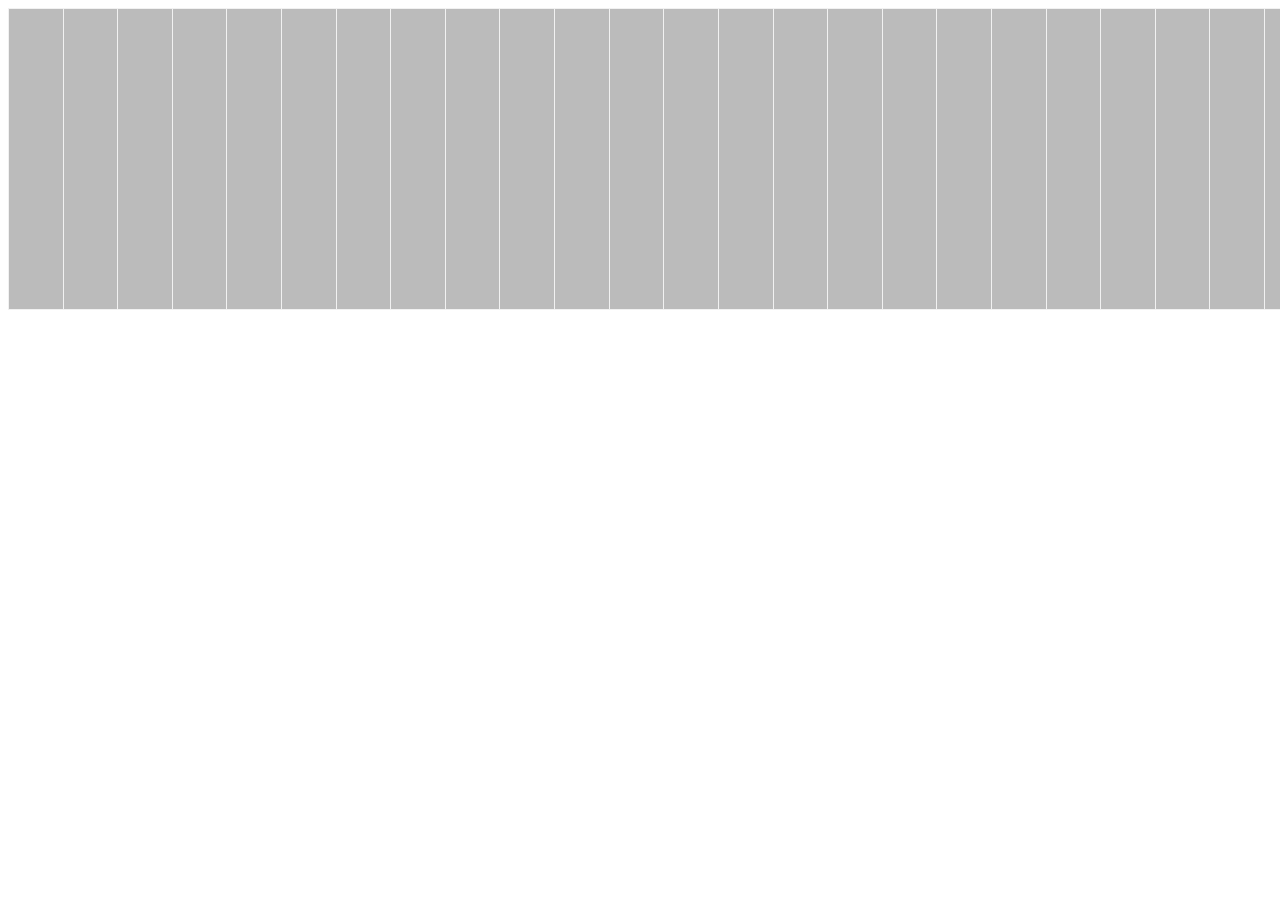
==== commit 5def49e8: "Using css background instead img." ====
--- a/index.html
+++ b/index.html
@@ -15,10 +15,10 @@
 
             let deck = document.getElementById("deck");
             let template = document.getElementById("card-template");
-            let front = template.content.querySelector("img");
+            let front = template.content.querySelector(".front");
 
             for (const card of cards) {
-                front.src = "images/" + card + ".jpg";
+                front.style = "background-image: url('images/" + card + ".jpg')";
                 let clone = document.importNode(template.content, true);
                 deck.appendChild(clone);
             }
@@ -30,12 +30,9 @@
 <template id="card-template">
     <div class="card" onclick="flip(this)">
         <div class="content">
-            <div class="front">
-                <img src="images/maj00.jpg" alt="card front">
+            <div class="front" style="background-image: url('images/maj00.jpg')">
             </div>
-            <div class="back">
-                <img src="images/Luna-Sol-back.jpg" alt="card back">
-            </div>
+            <div class="back"></div>
         </div>
     </div>
 </template>
